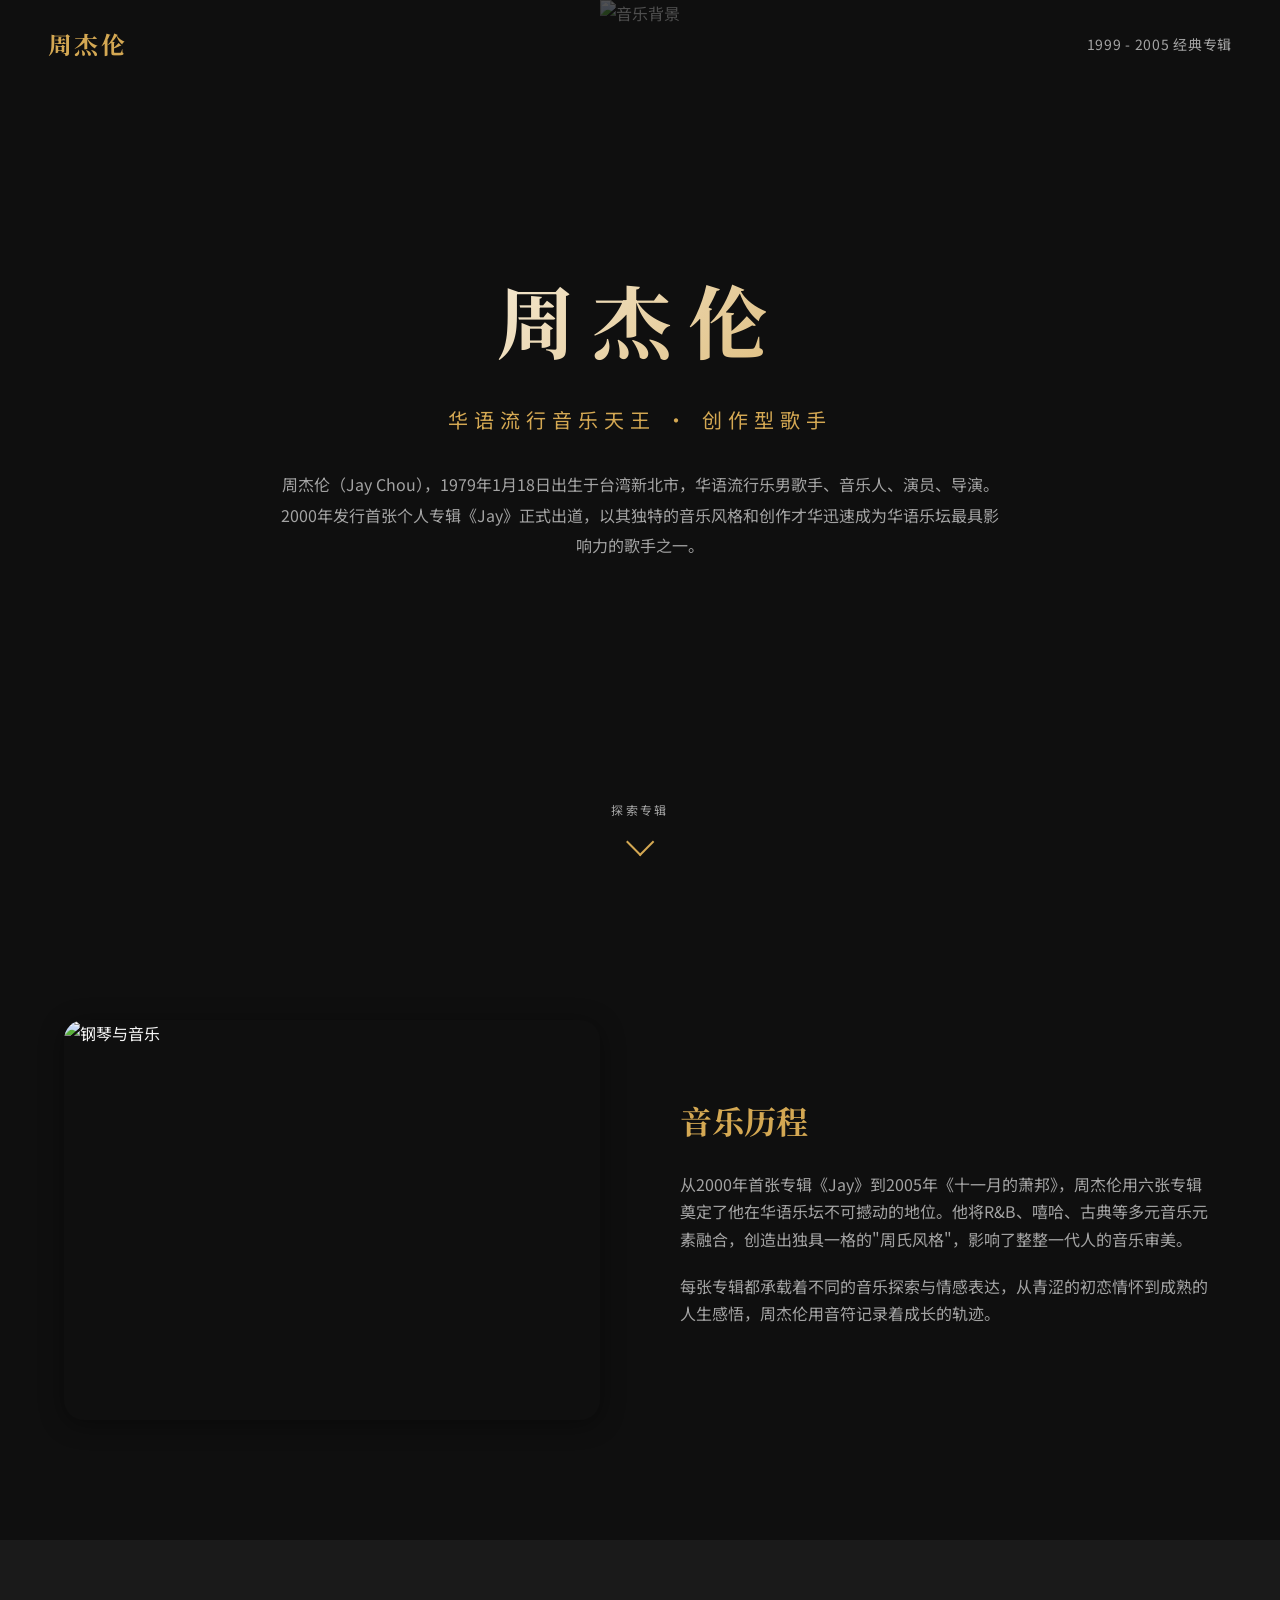
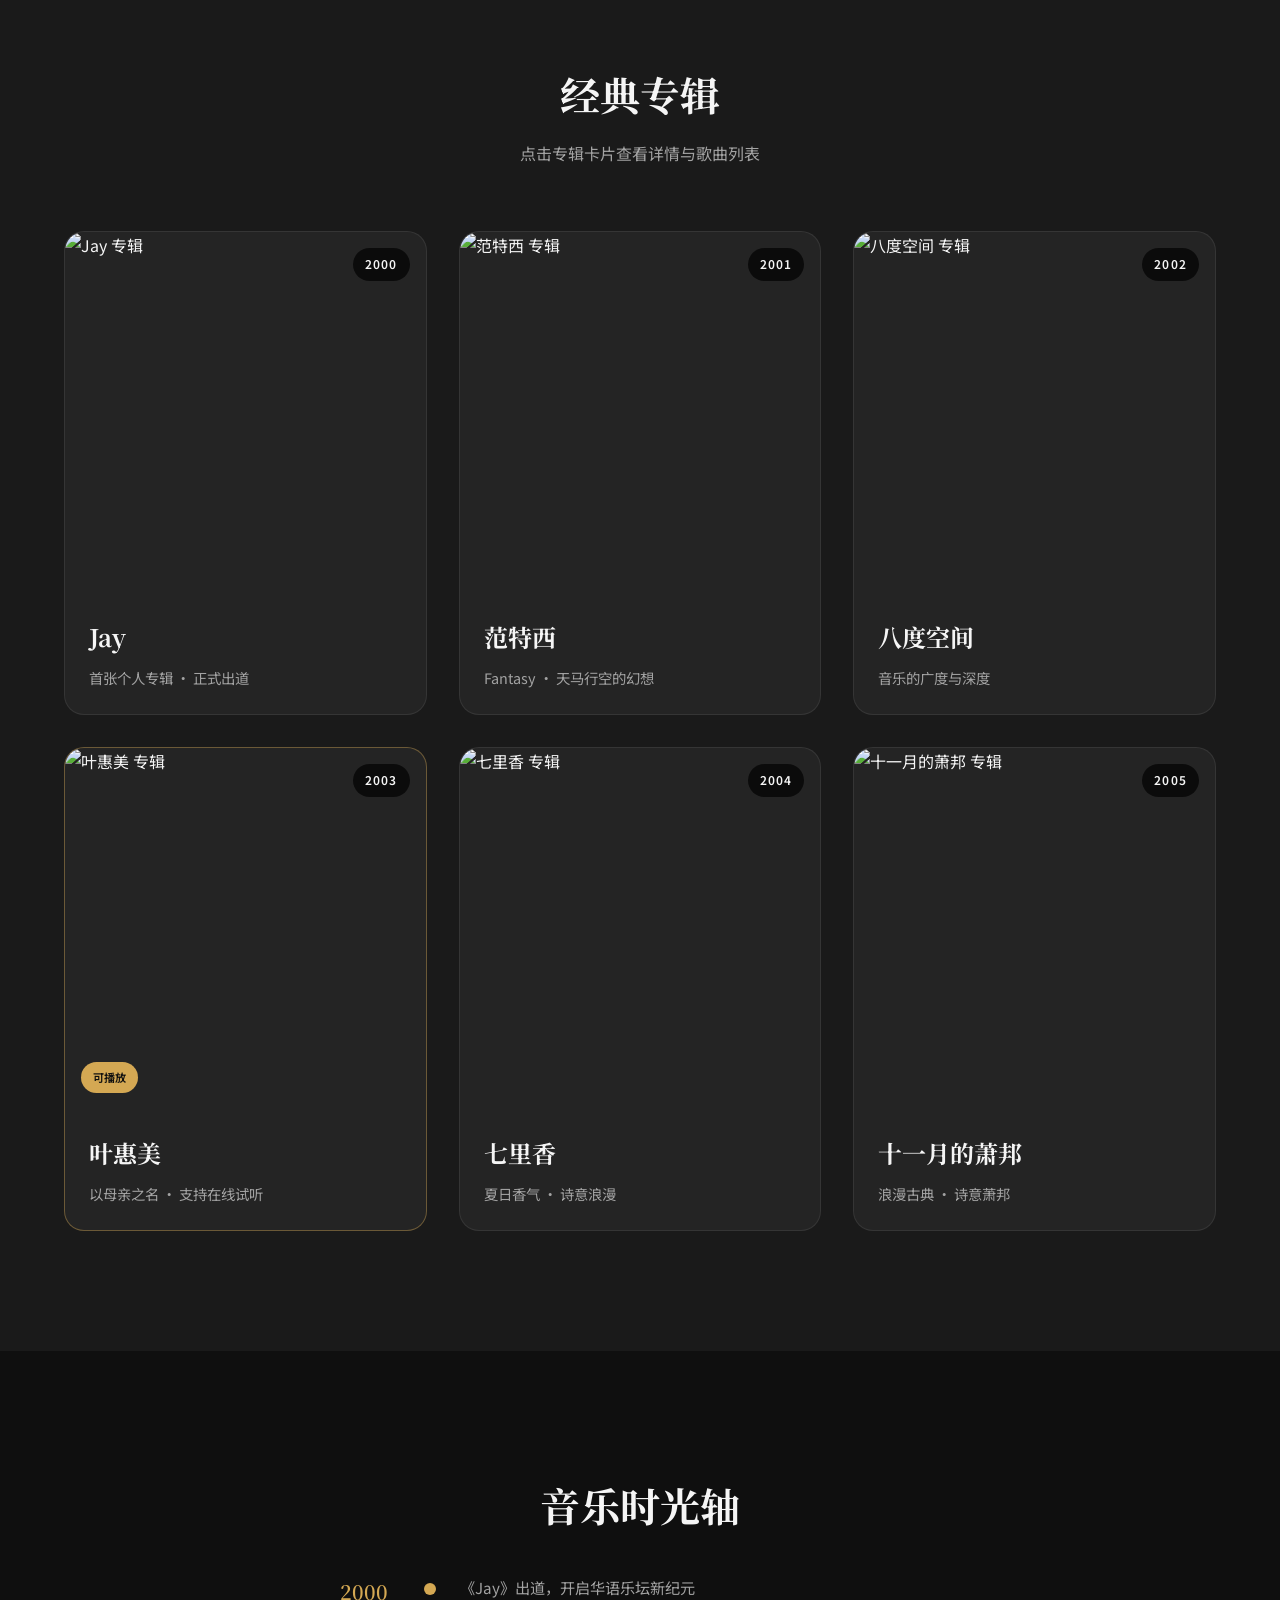
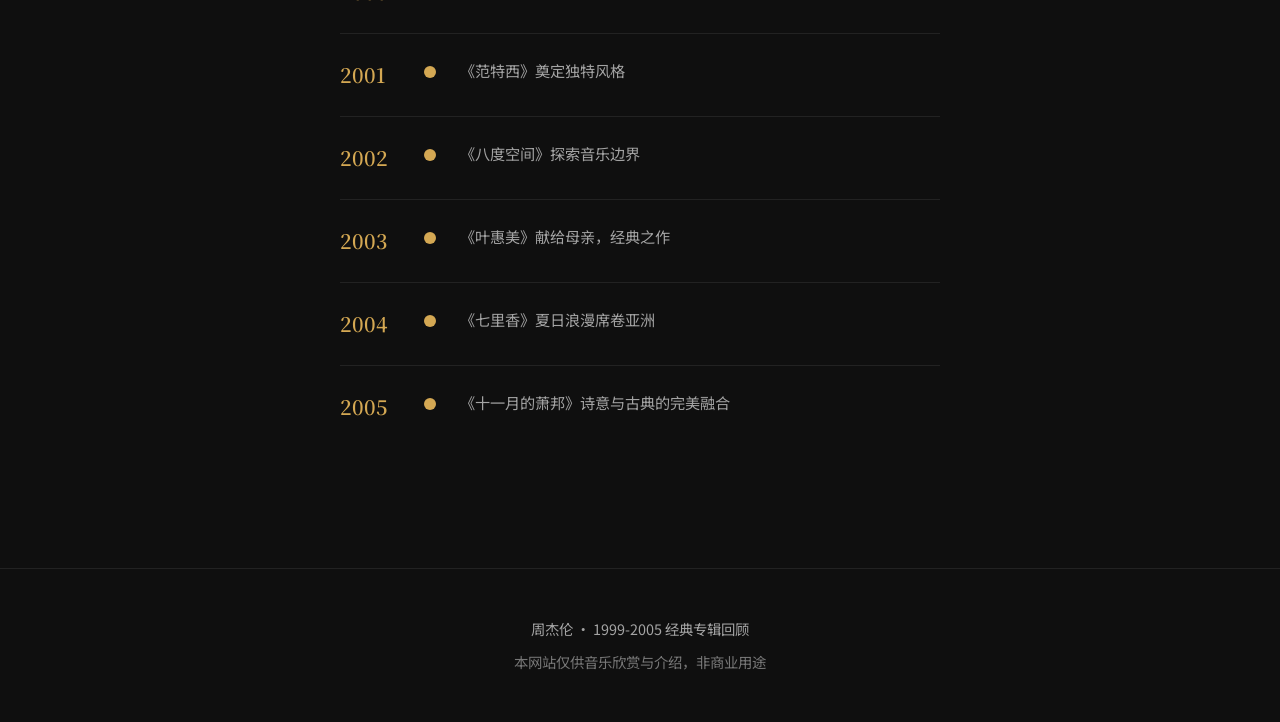
==== index.html @ 2f86086c "init blog" ====
<!DOCTYPE html>
<html lang="zh-CN">
<head>
  <meta charset="UTF-8">
  <meta name="viewport" content="width=device-width, initial-scale=1.0">
  <title>周杰伦 | 华语流行音乐天王</title>
  <link rel="stylesheet" href="css/style.css">
  <link rel="preconnect" href="https://fonts.googleapis.com">
  <link rel="preconnect" href="https://fonts.gstatic.com" crossorigin>
  <link href="https://fonts.googleapis.com/css2?family=Noto+Serif+SC:wght@400;600;700&family=Noto+Sans+SC:wght@300;400;500;600&display=swap" rel="stylesheet">
</head>
<body>
  <header class="hero">
    <div class="hero-bg">
      <img src="https://images.unsplash.com/photo-1511671782779-c97d3d27a1d4?w=1920&q=80" alt="音乐背景" class="hero-img">
      <div class="hero-overlay"></div>
    </div>
    <nav class="nav">
      <a href="index.html" class="logo">周杰伦</a>
      <span class="nav-subtitle">1999 - 2005 经典专辑</span>
    </nav>
    <div class="hero-content">
      <h1>周杰伦</h1>
      <p class="hero-tagline">华语流行音乐天王 · 创作型歌手</p>
      <p class="hero-desc">周杰伦（Jay Chou），1979年1月18日出生于台湾新北市，华语流行乐男歌手、音乐人、演员、导演。2000年发行首张个人专辑《Jay》正式出道，以其独特的音乐风格和创作才华迅速成为华语乐坛最具影响力的歌手之一。</p>
    </div>
    <div class="scroll-indicator">
      <span>探索专辑</span>
      <div class="scroll-arrow"></div>
    </div>
  </header>

  <main class="main">
    <section class="intro-section">
      <div class="container">
        <div class="intro-grid">
          <div class="intro-image">
            <img src="https://images.unsplash.com/photo-1598488035139-bdbb2231ce04?w=600&q=80" alt="钢琴与音乐">
          </div>
          <div class="intro-text">
            <h2>音乐历程</h2>
            <p>从2000年首张专辑《Jay》到2005年《十一月的萧邦》，周杰伦用六张专辑奠定了他在华语乐坛不可撼动的地位。他将R&B、嘻哈、古典等多元音乐元素融合，创造出独具一格的"周氏风格"，影响了整整一代人的音乐审美。</p>
            <p>每张专辑都承载着不同的音乐探索与情感表达，从青涩的初恋情怀到成熟的人生感悟，周杰伦用音符记录着成长的轨迹。</p>
          </div>
        </div>
      </div>
    </section>

    <section class="albums-section" id="albums">
      <div class="container">
        <h2 class="section-title">经典专辑</h2>
        <p class="section-subtitle">点击专辑卡片查看详情与歌曲列表</p>
        
        <div class="albums-grid">
          <a href="album-jay.html" class="album-card">
            <div class="album-cover">
              <img src="https://images.unsplash.com/photo-1611339555312-e607a835f912?w=400&q=80" alt="Jay 专辑">
              <span class="album-year">2000</span>
            </div>
            <div class="album-info">
              <h3>Jay</h3>
              <p>首张个人专辑 · 正式出道</p>
            </div>
          </a>

          <a href="album-fantasy.html" class="album-card">
            <div class="album-cover">
              <img src="https://images.unsplash.com/photo-1514320291840-2e0a9bf2a9ae?w=400&q=80" alt="范特西 专辑">
              <span class="album-year">2001</span>
            </div>
            <div class="album-info">
              <h3>范特西</h3>
              <p>Fantasy · 天马行空的幻想</p>
            </div>
          </a>

          <a href="album-8degrees.html" class="album-card">
            <div class="album-cover">
              <img src="https://images.unsplash.com/photo-1493225457124-a3eb161ffa5f?w=400&q=80" alt="八度空间 专辑">
              <span class="album-year">2002</span>
            </div>
            <div class="album-info">
              <h3>八度空间</h3>
              <p>音乐的广度与深度</p>
            </div>
          </a>

          <a href="album-yehuimei.html" class="album-card album-featured">
            <div class="album-cover">
              <img src="https://images.unsplash.com/photo-1470225620780-dba8ba36b745?w=400&q=80" alt="叶惠美 专辑">
              <span class="album-year">2003</span>
              <span class="album-badge">可播放</span>
            </div>
            <div class="album-info">
              <h3>叶惠美</h3>
              <p>以母亲之名 · 支持在线试听</p>
            </div>
          </a>

          <a href="album-7likes.html" class="album-card">
            <div class="album-cover">
              <img src="https://images.unsplash.com/photo-1507838153414-b4b713384a76?w=400&q=80" alt="七里香 专辑">
              <span class="album-year">2004</span>
            </div>
            <div class="album-info">
              <h3>七里香</h3>
              <p>夏日香气 · 诗意浪漫</p>
            </div>
          </a>

          <a href="album-november.html" class="album-card">
            <div class="album-cover">
              <img src="https://images.unsplash.com/photo-1511379938547-c1f69419868d?w=400&q=80" alt="十一月的萧邦 专辑">
              <span class="album-year">2005</span>
            </div>
            <div class="album-info">
              <h3>十一月的萧邦</h3>
              <p>浪漫古典 · 诗意萧邦</p>
            </div>
          </a>
        </div>
      </div>
    </section>

    <section class="timeline-section">
      <div class="container">
        <h2 class="section-title">音乐时光轴</h2>
        <div class="timeline">
          <div class="timeline-item">
            <span class="timeline-year">2000</span>
            <span class="timeline-dot"></span>
            <p>《Jay》出道，开启华语乐坛新纪元</p>
          </div>
          <div class="timeline-item">
            <span class="timeline-year">2001</span>
            <span class="timeline-dot"></span>
            <p>《范特西》奠定独特风格</p>
          </div>
          <div class="timeline-item">
            <span class="timeline-year">2002</span>
            <span class="timeline-dot"></span>
            <p>《八度空间》探索音乐边界</p>
          </div>
          <div class="timeline-item">
            <span class="timeline-year">2003</span>
            <span class="timeline-dot"></span>
            <p>《叶惠美》献给母亲，经典之作</p>
          </div>
          <div class="timeline-item">
            <span class="timeline-year">2004</span>
            <span class="timeline-dot"></span>
            <p>《七里香》夏日浪漫席卷亚洲</p>
          </div>
          <div class="timeline-item">
            <span class="timeline-year">2005</span>
            <span class="timeline-dot"></span>
            <p>《十一月的萧邦》诗意与古典的完美融合</p>
          </div>
        </div>
      </div>
    </section>
  </main>

  <footer class="footer">
    <div class="container">
      <p>周杰伦 · 1999-2005 经典专辑回顾</p>
      <p class="footer-note">本网站仅供音乐欣赏与介绍，非商业用途</p>
    </div>
  </footer>

  <script src="js/main.js"></script>
</body>
</html>
---- css/style.css ----
/* ===== 周杰伦专辑网站 - 现代简约风格 ===== */
:root {
  --color-bg: #0f0f0f;
  --color-bg-alt: #1a1a1a;
  --color-surface: #242424;
  --color-surface-hover: #2e2e2e;
  --color-text: #f5f5f5;
  --color-text-muted: #a3a3a3;
  --color-accent: #d4a853;
  --color-accent-hover: #e6bc6a;
  --color-border: rgba(255, 255, 255, 0.08);
  --font-serif: 'Noto Serif SC', 'Songti SC', serif;
  --font-sans: 'Noto Sans SC', -apple-system, sans-serif;
  --radius: 12px;
  --radius-lg: 20px;
  --shadow: 0 4px 24px rgba(0, 0, 0, 0.4);
  --transition: 0.3s cubic-bezier(0.4, 0, 0.2, 1);
}

* {
  margin: 0;
  padding: 0;
  box-sizing: border-box;
}

html {
  scroll-behavior: smooth;
}

body {
  font-family: var(--font-sans);
  background: var(--color-bg);
  color: var(--color-text);
  line-height: 1.7;
  overflow-x: hidden;
}

.container {
  max-width: 1200px;
  margin: 0 auto;
  padding: 0 24px;
}

/* ===== Hero 区域 ===== */
.hero {
  position: relative;
  min-height: 100vh;
  display: flex;
  flex-direction: column;
  justify-content: center;
  align-items: center;
  text-align: center;
  padding: 80px 24px 120px;
}

.hero-bg {
  position: absolute;
  inset: 0;
  z-index: 0;
}

.hero-img {
  width: 100%;
  height: 100%;
  object-fit: cover;
  opacity: 0.4;
}

.hero-overlay {
  position: absolute;
  inset: 0;
  background: linear-gradient(180deg, 
    rgba(15, 15, 15, 0.3) 0%, 
    rgba(15, 15, 15, 0.7) 50%,
    var(--color-bg) 100%);
}

.nav {
  position: absolute;
  top: 0;
  left: 0;
  right: 0;
  display: flex;
  justify-content: space-between;
  align-items: center;
  padding: 24px 48px;
  z-index: 10;
}

.logo {
  font-family: var(--font-serif);
  font-size: 1.5rem;
  font-weight: 700;
  color: var(--color-accent);
  text-decoration: none;
  letter-spacing: 0.1em;
}

.nav-subtitle {
  font-size: 0.875rem;
  color: var(--color-text-muted);
  letter-spacing: 0.05em;
}

.hero-content {
  position: relative;
  z-index: 1;
  max-width: 720px;
}

.hero h1 {
  font-family: var(--font-serif);
  font-size: clamp(3rem, 10vw, 5rem);
  font-weight: 700;
  letter-spacing: 0.2em;
  margin-bottom: 16px;
  background: linear-gradient(135deg, #fff 0%, var(--color-accent) 100%);
  -webkit-background-clip: text;
  -webkit-text-fill-color: transparent;
  background-clip: text;
}

.hero-tagline {
  font-size: 1.25rem;
  color: var(--color-accent);
  margin-bottom: 32px;
  letter-spacing: 0.3em;
}

.hero-desc {
  font-size: 1rem;
  color: var(--color-text-muted);
  line-height: 1.9;
  margin-bottom: 48px;
}

.scroll-indicator {
  position: absolute;
  bottom: 48px;
  left: 50%;
  transform: translateX(-50%);
  display: flex;
  flex-direction: column;
  align-items: center;
  gap: 8px;
  color: var(--color-text-muted);
  font-size: 0.75rem;
  letter-spacing: 0.2em;
  animation: float 2s ease-in-out infinite;
}

.scroll-arrow {
  width: 20px;
  height: 20px;
  border-right: 2px solid var(--color-accent);
  border-bottom: 2px solid var(--color-accent);
  transform: rotate(45deg);
  margin-top: 4px;
}

@keyframes float {
  0%, 100% { transform: translateX(-50%) translateY(0); }
  50% { transform: translateX(-50%) translateY(8px); }
}

/* ===== 介绍区域 ===== */
.intro-section {
  padding: 120px 0;
}

.intro-grid {
  display: grid;
  grid-template-columns: 1fr 1fr;
  gap: 80px;
  align-items: center;
}

.intro-image {
  border-radius: var(--radius-lg);
  overflow: hidden;
  box-shadow: var(--shadow);
}

.intro-image img {
  width: 100%;
  height: 400px;
  object-fit: cover;
  display: block;
}

.intro-text h2 {
  font-family: var(--font-serif);
  font-size: 2rem;
  margin-bottom: 24px;
  color: var(--color-accent);
}

.intro-text p {
  color: var(--color-text-muted);
  margin-bottom: 20px;
}

/* ===== 专辑区域 ===== */
.albums-section {
  padding: 120px 0;
  background: var(--color-bg-alt);
}

.section-title {
  font-family: var(--font-serif);
  font-size: 2.5rem;
  text-align: center;
  margin-bottom: 12px;
}

.section-subtitle {
  text-align: center;
  color: var(--color-text-muted);
  margin-bottom: 64px;
}

.albums-grid {
  display: grid;
  grid-template-columns: repeat(auto-fill, minmax(320px, 1fr));
  gap: 32px;
}

.album-card {
  display: block;
  text-decoration: none;
  color: inherit;
  background: var(--color-surface);
  border-radius: var(--radius-lg);
  overflow: hidden;
  transition: var(--transition);
  border: 1px solid var(--color-border);
}

.album-card:hover {
  transform: translateY(-8px);
  box-shadow: 0 20px 40px rgba(0, 0, 0, 0.5);
  border-color: rgba(212, 168, 83, 0.3);
}

.album-cover {
  position: relative;
  aspect-ratio: 1;
  overflow: hidden;
}

.album-cover img {
  width: 100%;
  height: 100%;
  object-fit: cover;
  transition: var(--transition);
}

.album-card:hover .album-cover img {
  transform: scale(1.05);
}

.album-year {
  position: absolute;
  top: 16px;
  right: 16px;
  background: rgba(0, 0, 0, 0.7);
  padding: 6px 12px;
  border-radius: 20px;
  font-size: 0.75rem;
  font-weight: 600;
  letter-spacing: 0.1em;
}

.album-badge {
  position: absolute;
  bottom: 16px;
  left: 16px;
  background: var(--color-accent);
  color: var(--color-bg);
  padding: 6px 12px;
  border-radius: 20px;
  font-size: 0.7rem;
  font-weight: 600;
}

.album-featured {
  border-color: rgba(212, 168, 83, 0.4);
}

.album-info {
  padding: 24px;
}

.album-info h3 {
  font-family: var(--font-serif);
  font-size: 1.5rem;
  margin-bottom: 8px;
}

.album-info p {
  font-size: 0.9rem;
  color: var(--color-text-muted);
}

/* ===== 时间轴 ===== */
.timeline-section {
  padding: 120px 0;
}

.timeline {
  max-width: 600px;
  margin: 0 auto;
}

.timeline-item {
  display: flex;
  align-items: flex-start;
  gap: 24px;
  padding: 24px 0;
  border-bottom: 1px solid var(--color-border);
}

.timeline-item:last-child {
  border-bottom: none;
}

.timeline-year {
  font-family: var(--font-serif);
  font-size: 1.25rem;
  font-weight: 600;
  color: var(--color-accent);
  min-width: 60px;
}

.timeline-dot {
  width: 12px;
  height: 12px;
  background: var(--color-accent);
  border-radius: 50%;
  margin-top: 8px;
  flex-shrink: 0;
}

.timeline-item p {
  color: var(--color-text-muted);
  font-size: 0.95rem;
}

/* ===== Footer ===== */
.footer {
  padding: 48px 0;
  text-align: center;
  border-top: 1px solid var(--color-border);
}

.footer p {
  color: var(--color-text-muted);
  font-size: 0.9rem;
}

.footer-note {
  margin-top: 8px;
  font-size: 0.75rem;
  opacity: 0.7;
}

/* ===== 专辑详情页 ===== */
.page-header {
  padding: 120px 24px 80px;
  text-align: center;
  background: linear-gradient(180deg, var(--color-bg-alt) 0%, var(--color-bg) 100%);
}

.page-header .back-link {
  display: inline-flex;
  align-items: center;
  gap: 8px;
  color: var(--color-accent);
  text-decoration: none;
  font-size: 0.9rem;
  margin-bottom: 32px;
  transition: var(--transition);
}

.page-header .back-link:hover {
  color: var(--color-accent-hover);
}

.page-header h1 {
  font-family: var(--font-serif);
  font-size: clamp(2.5rem, 6vw, 4rem);
  margin-bottom: 12px;
}

.page-header .album-meta {
  color: var(--color-text-muted);
  font-size: 1rem;
}

.songs-section {
  padding: 80px 0 120px;
}

.songs-list {
  max-width: 800px;
  margin: 0 auto;
}

.song-item {
  display: flex;
  align-items: center;
  gap: 24px;
  padding: 20px 24px;
  background: var(--color-surface);
  border-radius: var(--radius);
  margin-bottom: 12px;
  border: 1px solid var(--color-border);
  transition: var(--transition);
}

.song-item:hover {
  background: var(--color-surface-hover);
  border-color: rgba(212, 168, 83, 0.2);
}

.song-number {
  font-family: var(--font-serif);
  font-size: 1rem;
  color: var(--color-accent);
  min-width: 36px;
}

.song-title {
  flex: 1;
  font-size: 1.1rem;
  font-weight: 500;
}

.song-item.has-audio {
  flex-wrap: wrap;
}

.audio-player {
  width: 100%;
  margin-top: 12px;
  padding-top: 12px;
  border-top: 1px solid var(--color-border);
}

.audio-player audio {
  width: 100%;
  height: 40px;
  outline: none;
}

.audio-player audio::-webkit-media-controls-panel {
  background: var(--color-bg-alt);
}

/* ===== 响应式 ===== */
@media (max-width: 768px) {
  .nav {
    padding: 20px 24px;
    flex-direction: column;
    gap: 8px;
  }

  .intro-grid {
    grid-template-columns: 1fr;
    gap: 48px;
  }

  .intro-image img {
    height: 280px;
  }

  .albums-grid {
    grid-template-columns: 1fr;
  }

  .hero h1 {
    letter-spacing: 0.1em;
  }

  .hero-tagline {
    letter-spacing: 0.15em;
  }
}
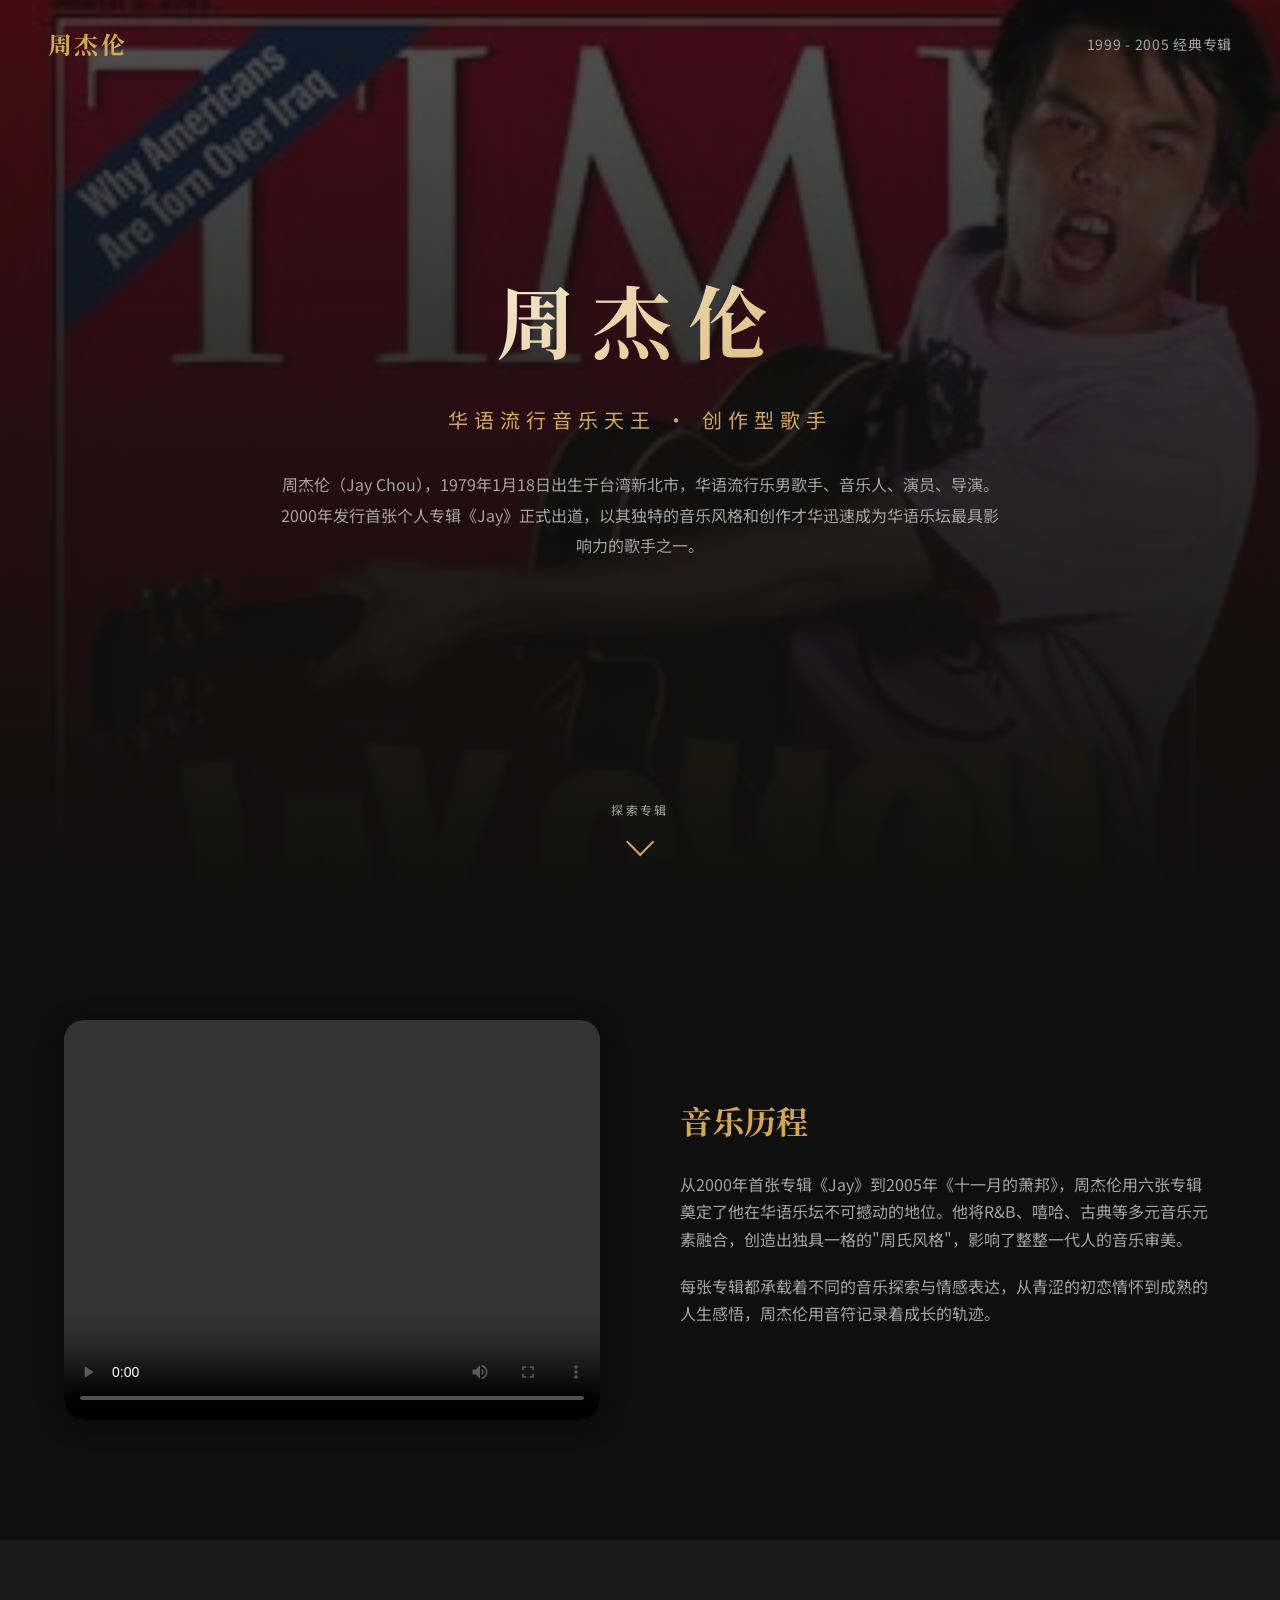
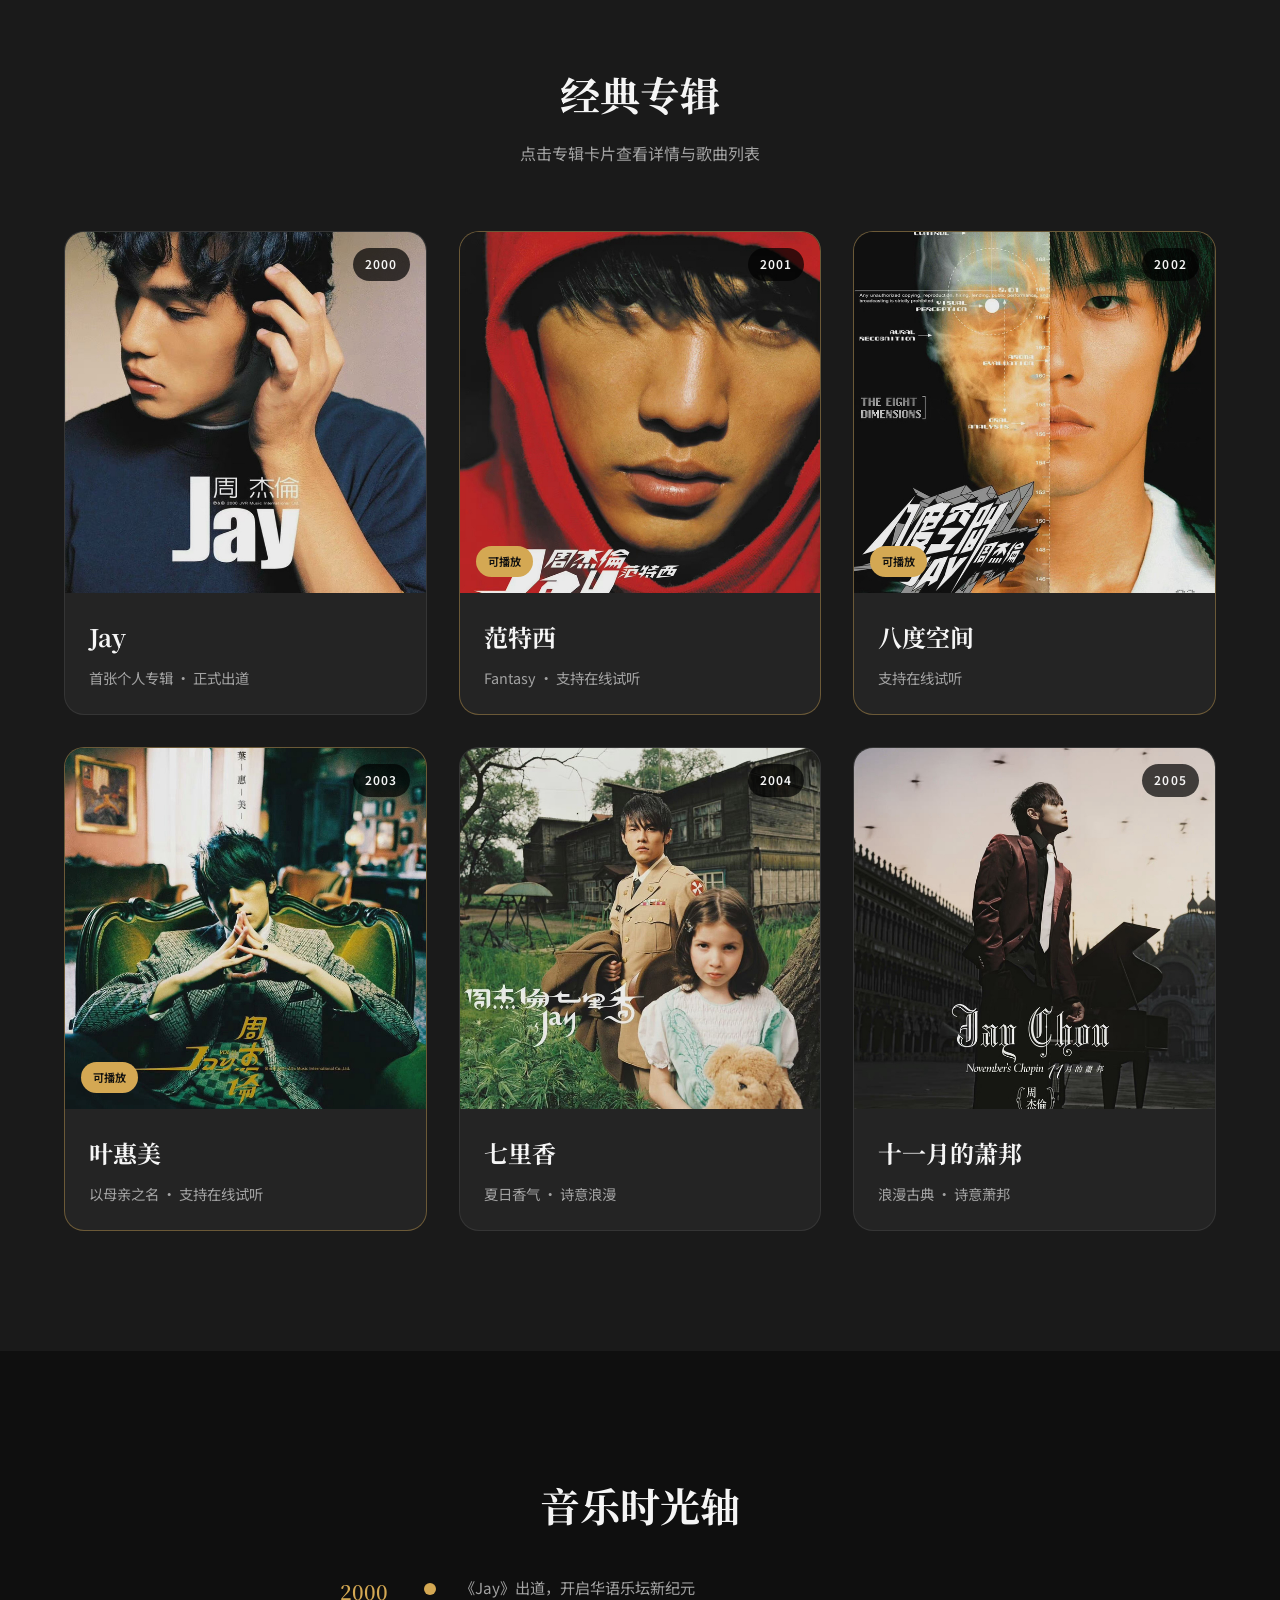
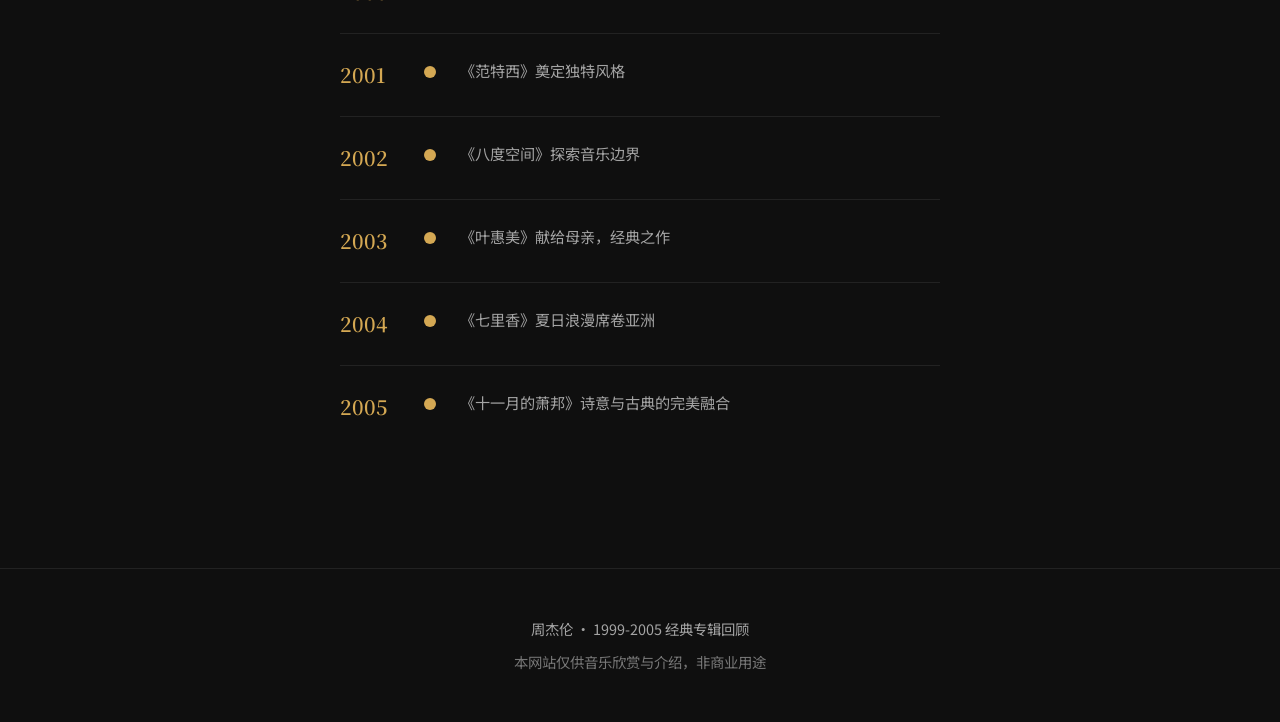
==== commit 00bd2319: "update res" ====
--- a/index.html
+++ b/index.html
@@ -12,7 +12,7 @@
 <body>
   <header class="hero">
     <div class="hero-bg">
-      <img src="https://images.unsplash.com/photo-1511671782779-c97d3d27a1d4?w=1920&q=80" alt="音乐背景" class="hero-img">
+      <img src="res/pic/main_music_intro.jpg" alt="音乐背景" class="hero-img">
       <div class="hero-overlay"></div>
     </div>
     <nav class="nav">
@@ -35,7 +35,10 @@
       <div class="container">
         <div class="intro-grid">
           <div class="intro-image">
-            <img src="https://images.unsplash.com/photo-1598488035139-bdbb2231ce04?w=600&q=80" alt="钢琴与音乐">
+            <video controls preload="metadata">
+              <source src="res/other/炸鸡叔单挑所有人_H264.mp4" type="video/mp4">
+              您的浏览器不支持视频播放
+            </video>
           </div>
           <div class="intro-text">
             <h2>音乐历程</h2>
@@ -54,7 +57,7 @@
         <div class="albums-grid">
           <a href="album-jay.html" class="album-card">
             <div class="album-cover">
-              <img src="https://images.unsplash.com/photo-1611339555312-e607a835f912?w=400&q=80" alt="Jay 专辑">
+              <img src="res/2000《Jay》/album cover/jay.jpg" alt="Jay 专辑">
               <span class="album-year">2000</span>
             </div>
             <div class="album-info">
@@ -63,31 +66,33 @@
             </div>
           </a>
 
-          <a href="album-fantasy.html" class="album-card">
+          <a href="album-fantasy.html" class="album-card album-featured">
             <div class="album-cover">
-              <img src="https://images.unsplash.com/photo-1514320291840-2e0a9bf2a9ae?w=400&q=80" alt="范特西 专辑">
+              <img src="res/2001《范特西》/album cover/ftx.jpg" alt="范特西 专辑">
               <span class="album-year">2001</span>
+              <span class="album-badge">可播放</span>
             </div>
             <div class="album-info">
               <h3>范特西</h3>
-              <p>Fantasy · 天马行空的幻想</p>
+              <p>Fantasy · 支持在线试听</p>
             </div>
           </a>
 
-          <a href="album-8degrees.html" class="album-card">
+          <a href="album-8degrees.html" class="album-card album-featured">
             <div class="album-cover">
-              <img src="https://images.unsplash.com/photo-1493225457124-a3eb161ffa5f?w=400&q=80" alt="八度空间 专辑">
+              <img src="res/2002《八度空间》/album cover/bdkj.jpg" alt="八度空间 专辑">
               <span class="album-year">2002</span>
+              <span class="album-badge">可播放</span>
             </div>
             <div class="album-info">
               <h3>八度空间</h3>
-              <p>音乐的广度与深度</p>
+              <p>支持在线试听</p>
             </div>
           </a>
 
           <a href="album-yehuimei.html" class="album-card album-featured">
             <div class="album-cover">
-              <img src="https://images.unsplash.com/photo-1470225620780-dba8ba36b745?w=400&q=80" alt="叶惠美 专辑">
+              <img src="res/2003 《叶惠美》/album cover/yhm.jpg" alt="叶惠美 专辑">
               <span class="album-year">2003</span>
               <span class="album-badge">可播放</span>
             </div>
@@ -99,7 +104,7 @@
 
           <a href="album-7likes.html" class="album-card">
             <div class="album-cover">
-              <img src="https://images.unsplash.com/photo-1507838153414-b4b713384a76?w=400&q=80" alt="七里香 专辑">
+              <img src="res/2004《七里香》/album cover/qlx.jpg" alt="七里香 专辑">
               <span class="album-year">2004</span>
             </div>
             <div class="album-info">
@@ -110,7 +115,7 @@
 
           <a href="album-november.html" class="album-card">
             <div class="album-cover">
-              <img src="https://images.unsplash.com/photo-1511379938547-c1f69419868d?w=400&q=80" alt="十一月的萧邦 专辑">
+              <img src="res/2005《十一月的萧邦》/album cover/syydxb.jpg" alt="十一月的萧邦 专辑">
               <span class="album-year">2005</span>
             </div>
             <div class="album-info">
--- a/css/style.css
+++ b/css/style.css
@@ -181,7 +181,8 @@
   box-shadow: var(--shadow);
 }
 
-.intro-image img {
+.intro-image img,
+.intro-image video {
   width: 100%;
   height: 400px;
   object-fit: cover;
@@ -470,7 +471,8 @@
     gap: 48px;
   }
 
-  .intro-image img {
+  .intro-image img,
+  .intro-image video {
     height: 280px;
   }
 
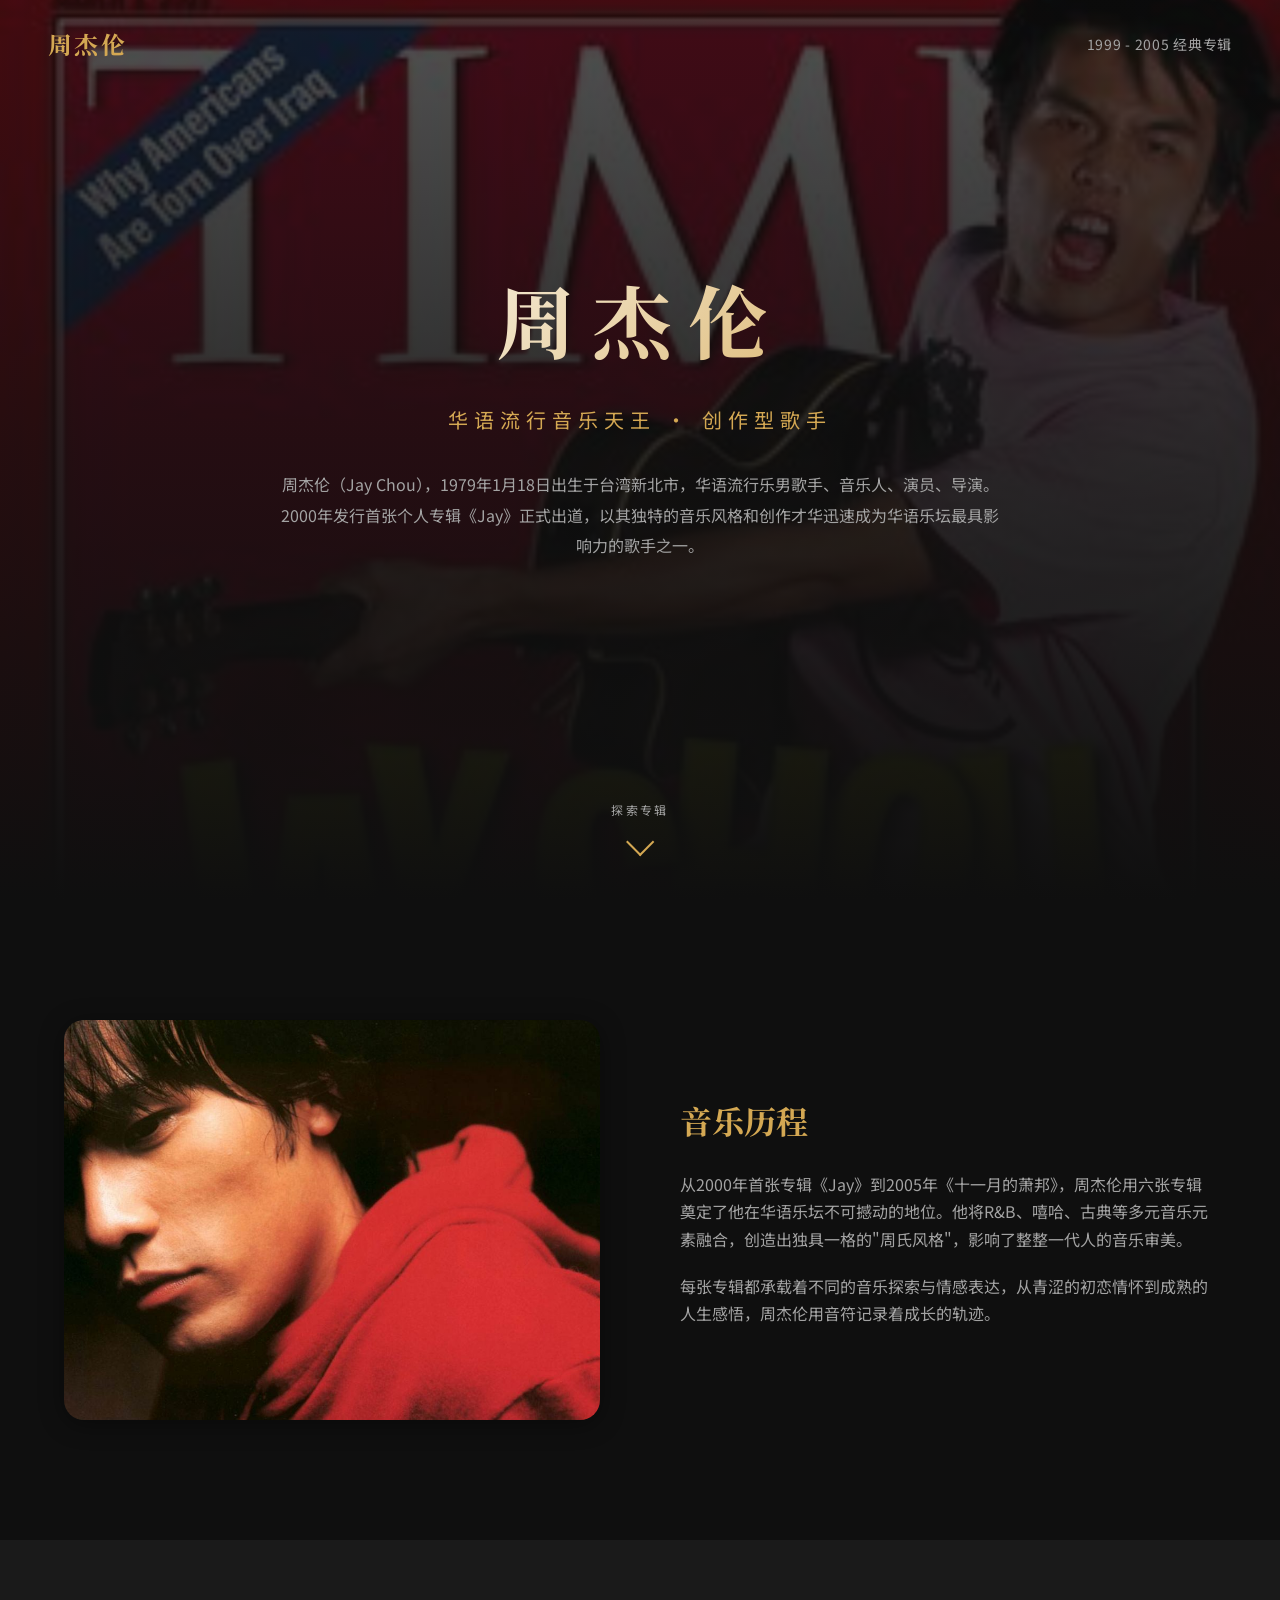
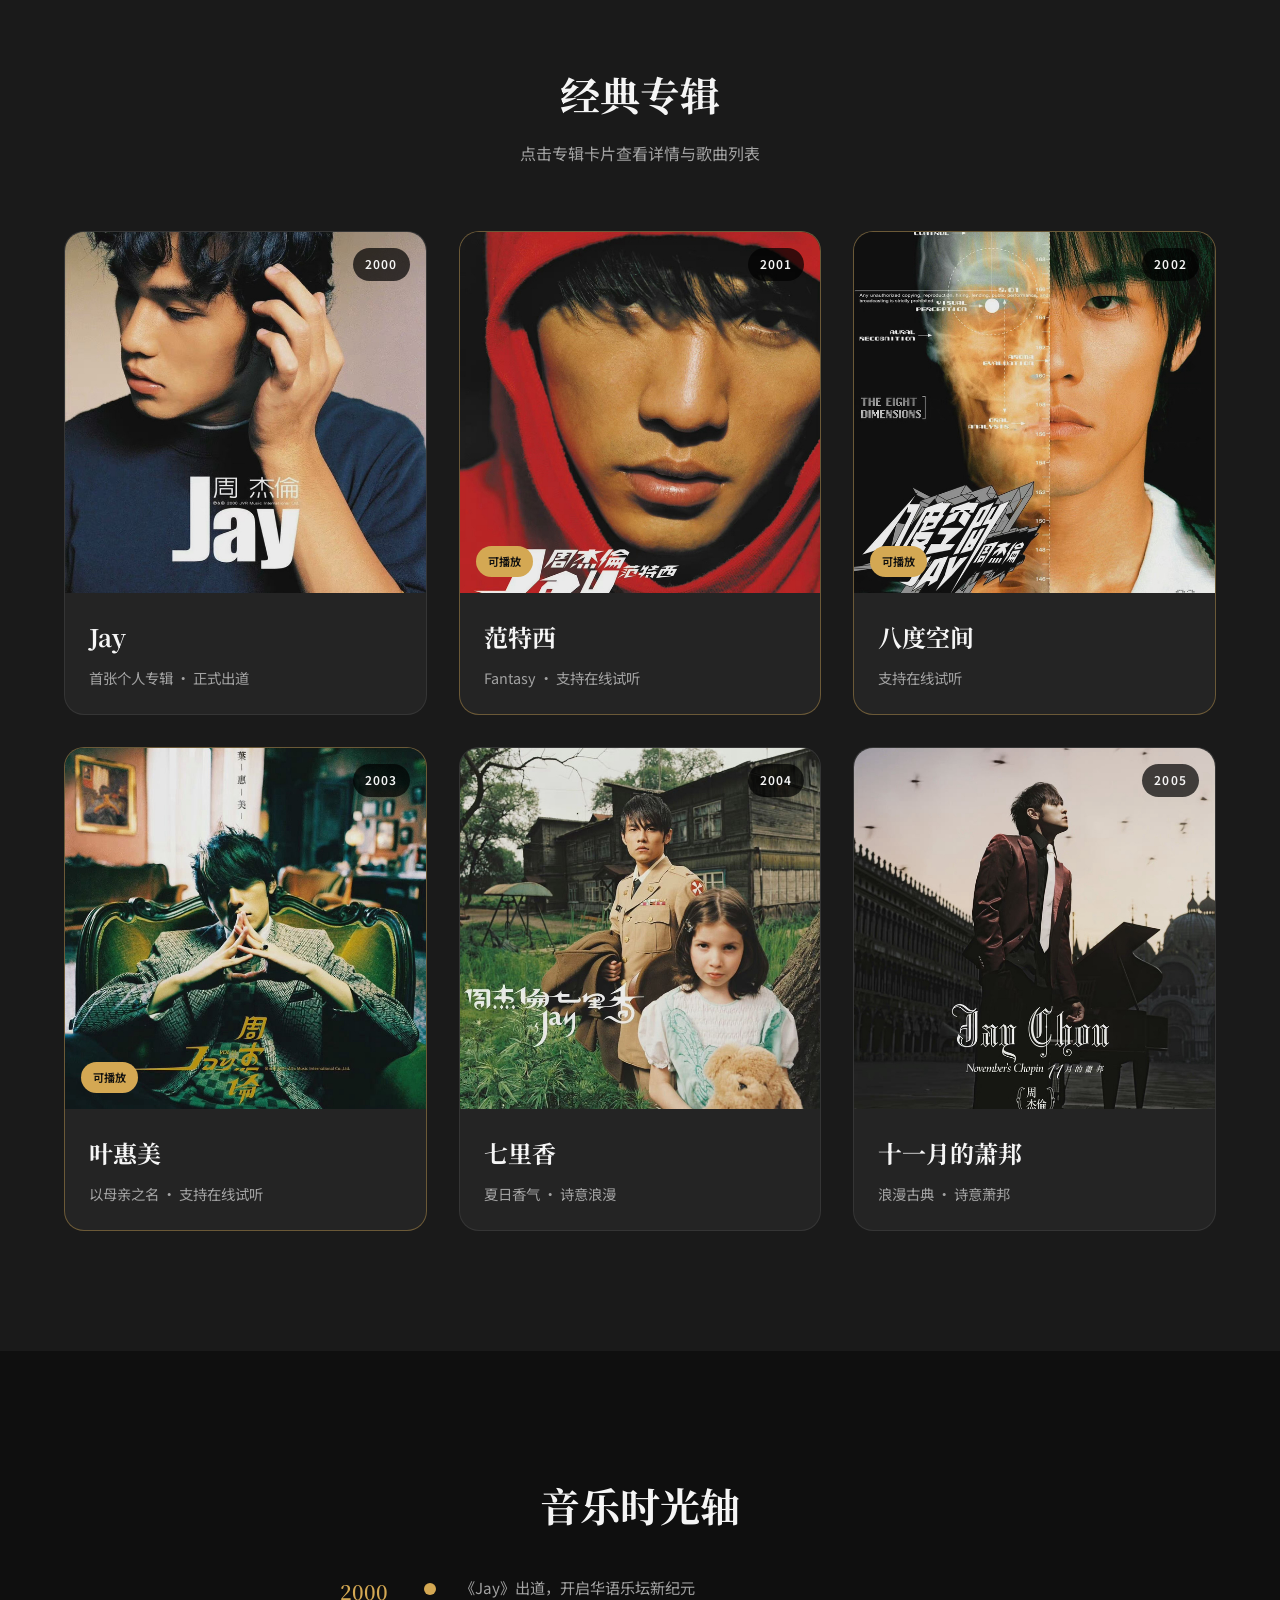
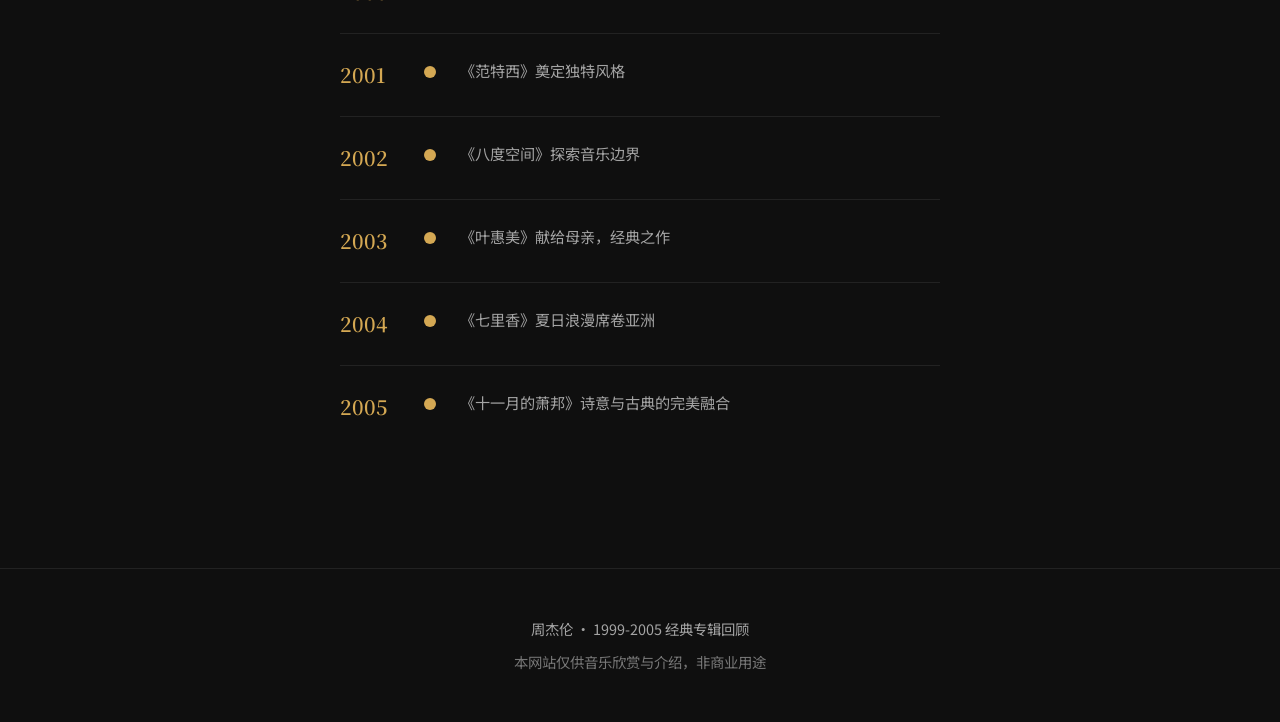
==== commit 2aae475d: "replace img" ====
--- a/index.html
+++ b/index.html
@@ -35,10 +35,7 @@
       <div class="container">
         <div class="intro-grid">
           <div class="intro-image">
-            <video controls preload="metadata">
-              <source src="res/other/炸鸡叔单挑所有人_H264.mp4" type="video/mp4">
-              您的浏览器不支持视频播放
-            </video>
+            <img src="res/pic/main_bg.jpg" alt="钢琴与音乐">
           </div>
           <div class="intro-text">
             <h2>音乐历程</h2>
